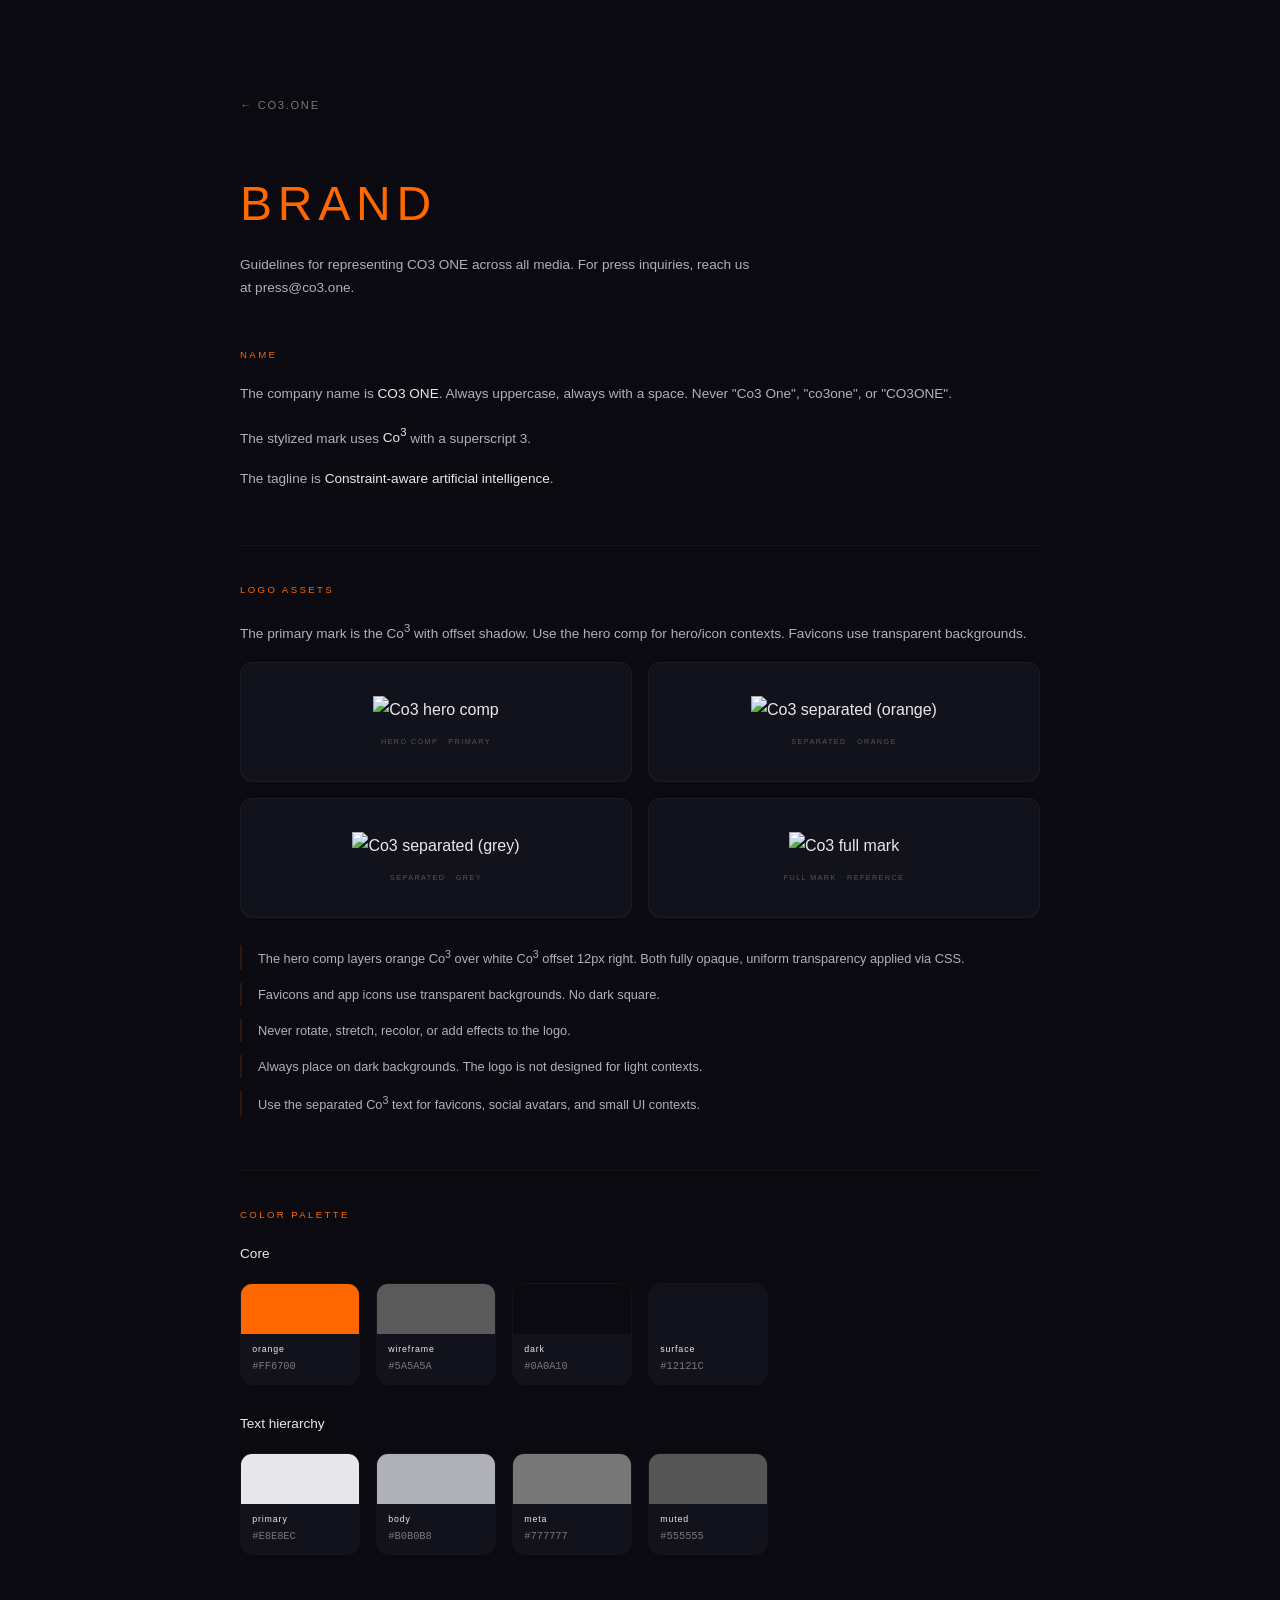
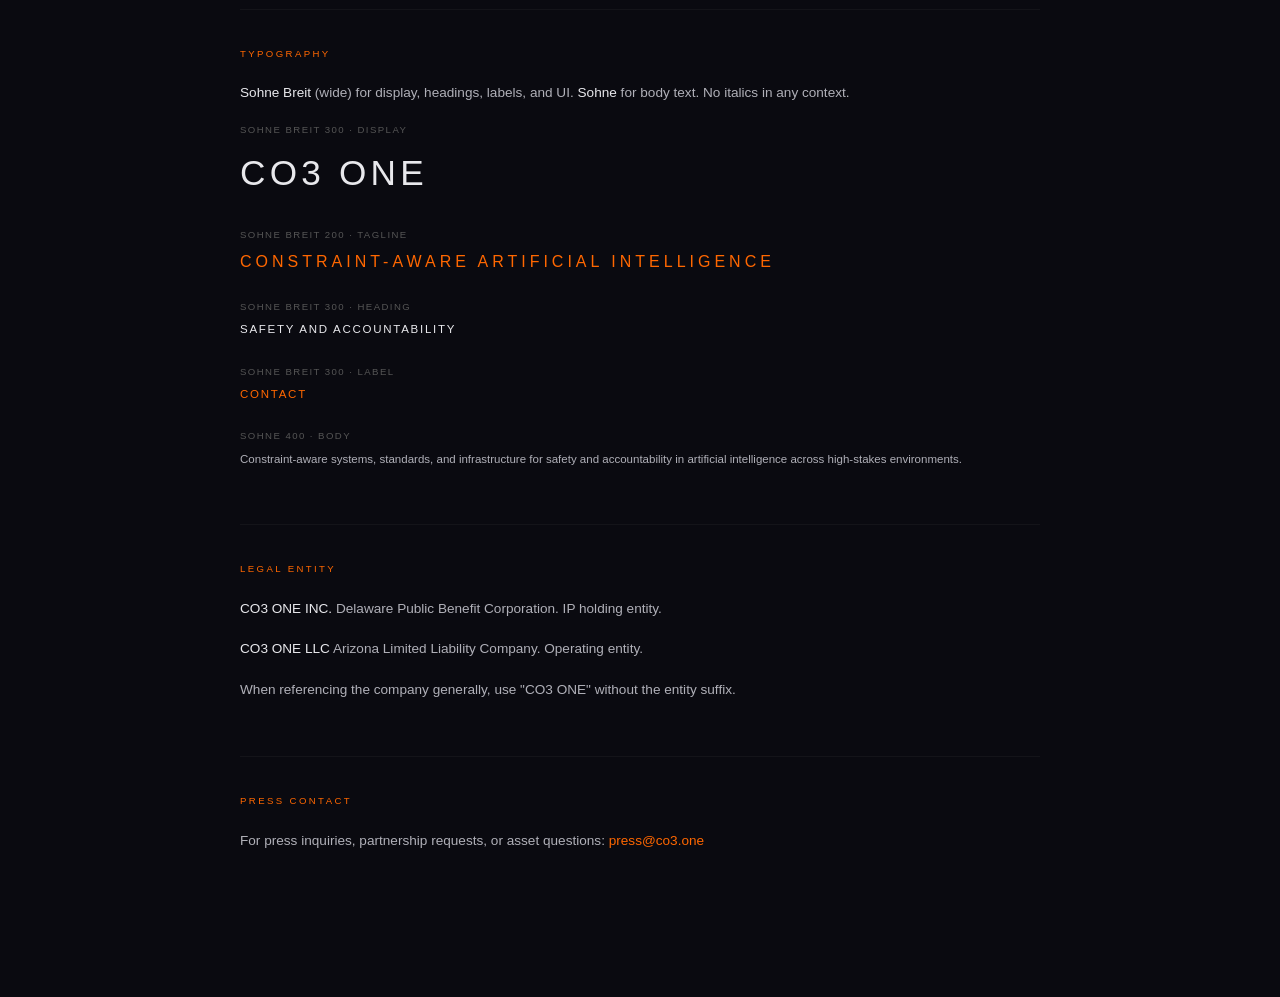
==== brand.html @ c178c39f "Condense site to organization only Remove the miji and Research pages, contact addresses and phone, " ====
<!DOCTYPE html>
<html lang="en">
<head>
  <meta charset="UTF-8">
  <meta name="viewport" content="width=device-width, initial-scale=1.0">
  <title>CO3 ONE Brand</title>
  <meta name="description" content="CO3 ONE brand guidelines, assets, and press resources.">
  <meta name="theme-color" content="#0a0a10">
  <link rel="icon" type="image/x-icon" href="img/favicon.ico">
  <link rel="apple-touch-icon" sizes="180x180" href="img/apple-touch-icon.png">
  <link rel="stylesheet" href="css/style.css">
  <style>
    body{overflow:auto;height:auto;cursor:auto;user-select:text;-webkit-user-select:text}
    .brand-page{position:relative;z-index:10;min-height:100vh;padding:clamp(4rem,10vh,8rem) clamp(1.5rem,5vw,3rem)}
    .brand-inner{max-width:800px;margin:0 auto}
    .brand-back{font-family:var(--fd);font-weight:300;font-size:.7rem;letter-spacing:.15em;text-transform:uppercase;color:var(--t-d);display:inline-block;margin-bottom:3rem}
    .brand-back:hover{color:var(--t)}
    .brand-title{font-family:var(--fd);font-weight:300;font-size:clamp(1.8rem,4vw,3rem);letter-spacing:.12em;text-transform:uppercase;color:var(--o);margin-bottom:.5rem}
    .brand-subtitle{font-size:.85rem;color:var(--t-s);line-height:1.7;margin-bottom:3rem;max-width:520px}
    .brand-section{margin-bottom:clamp(3rem,6vh,5rem)}
    .brand-section-label{font-family:var(--fd);font-weight:300;font-size:.6rem;letter-spacing:.25em;text-transform:uppercase;color:var(--o);margin-bottom:1.2rem}
    .brand-section p{font-size:.85rem;color:var(--t-s);line-height:1.8;margin-bottom:1rem}
    .brand-section strong{color:var(--t);font-weight:400}
    .swatches{display:grid;grid-template-columns:repeat(auto-fill,minmax(120px,1fr));gap:1rem;margin-top:1rem}
    .swatch{border-radius:12px;overflow:hidden;border:1px solid rgba(255,255,255,.04)}
    .swatch-color{height:50px}
    .swatch-info{padding:.5rem .7rem;background:var(--bg-s)}
    .swatch-name{font-family:var(--fd);font-weight:300;font-size:.55rem;letter-spacing:.1em;color:var(--t);text-transform:lowercase}
    .swatch-hex{font-size:.65rem;color:var(--t-d);margin-top:.1rem;font-family:monospace}
    .type-specimen{margin-bottom:1.5rem}
    .type-specimen-label{font-size:.6rem;color:var(--t-m);letter-spacing:.15em;text-transform:uppercase;margin-bottom:.3rem;font-family:var(--fd)}
    .type-display{font-family:var(--fd);color:var(--t)}
    .type-body{font-family:var(--f);color:var(--t)}
    .logo-display{display:grid;grid-template-columns:1fr 1fr;gap:1rem;margin-top:1rem}
    .logo-card{background:var(--bg-s);border-radius:12px;padding:2rem;display:flex;flex-direction:column;align-items:center;justify-content:center;min-height:120px;gap:.8rem;border:1px solid rgba(255,255,255,.04)}
    .logo-card img{max-height:80px;width:auto}
    .logo-card-label{font-family:var(--fd);font-size:.45rem;letter-spacing:.2em;text-transform:uppercase;color:var(--t-m)}
    .brand-rule{font-size:.8rem;color:var(--t-s);line-height:1.8;padding-left:1rem;border-left:2px solid var(--o-dim);margin-bottom:.8rem}
    .brand-divider{width:100%;height:1px;background:rgba(255,255,255,.04);margin:clamp(2rem,4vh,3rem) 0}
    @media(max-width:600px){.logo-display{grid-template-columns:1fr}.swatches{grid-template-columns:1fr 1fr}}
  </style>
</head>
<body>
  <div class="brand-page">
    <div class="brand-inner">

      <a href="/" class="brand-back">&larr; co3.one</a>

      <div class="brand-title">Brand</div>
      <p class="brand-subtitle">Guidelines for representing CO3 ONE across all media. For press inquiries, reach us at press@co3.one.</p>

      <!-- Name -->
      <div class="brand-section">
        <div class="brand-section-label">Name</div>
        <p>The company name is <strong>CO3 ONE</strong>. Always uppercase, always with a space. Never "Co3 One", "co3one", or "CO3ONE".</p>
        <p>The stylized mark uses <strong>Co<sup>3</sup></strong> with a superscript 3.</p>
        <p>The tagline is <strong>Constraint-aware artificial intelligence</strong>.</p>
      </div>

      <div class="brand-divider"></div>

      <!-- Logo -->
      <div class="brand-section">
        <div class="brand-section-label">Logo Assets</div>
        <p>The primary mark is the Co<sup>3</sup> with offset shadow. Use the hero comp for hero/icon contexts. Favicons use transparent backgrounds.</p>
        <div class="logo-display">
          <div class="logo-card">
            <img src="img/co3-hero.png" alt="Co3 hero comp">
            <span class="logo-card-label">Hero Comp · Primary</span>
          </div>
          <div class="logo-card">
            <img src="img/co3-text-only.png" alt="Co3 separated (orange)">
            <span class="logo-card-label">Separated · Orange</span>
          </div>
          <div class="logo-card">
            <img src="img/co3-text-grey.png" alt="Co3 separated (grey)">
            <span class="logo-card-label">Separated · Grey</span>
          </div>
          <div class="logo-card">
            <img src="img/co3-mark-circle.png" alt="Co3 full mark" style="max-height:100px">
            <span class="logo-card-label">Full Mark · Reference</span>
          </div>
        </div>
        <br>
        <div class="brand-rule">The hero comp layers orange Co<sup>3</sup> over white Co<sup>3</sup> offset 12px right. Both fully opaque, uniform transparency applied via CSS.</div>
        <div class="brand-rule">Favicons and app icons use transparent backgrounds. No dark square.</div>
        <div class="brand-rule">Never rotate, stretch, recolor, or add effects to the logo.</div>
        <div class="brand-rule">Always place on dark backgrounds. The logo is not designed for light contexts.</div>
        <div class="brand-rule">Use the separated Co<sup>3</sup> text for favicons, social avatars, and small UI contexts.</div>
      </div>

      <div class="brand-divider"></div>

      <!-- Colors -->
      <div class="brand-section">
        <div class="brand-section-label">Color Palette</div>
        <p><strong>Core</strong></p>
        <div class="swatches">
          <div class="swatch"><div class="swatch-color" style="background:#ff6700"></div><div class="swatch-info"><div class="swatch-name">orange</div><div class="swatch-hex">#FF6700</div></div></div>
          <div class="swatch"><div class="swatch-color" style="background:#5a5a5a"></div><div class="swatch-info"><div class="swatch-name">wireframe</div><div class="swatch-hex">#5A5A5A</div></div></div>
          <div class="swatch"><div class="swatch-color" style="background:#0a0a10"></div><div class="swatch-info"><div class="swatch-name">dark</div><div class="swatch-hex">#0A0A10</div></div></div>
          <div class="swatch"><div class="swatch-color" style="background:#12121c"></div><div class="swatch-info"><div class="swatch-name">surface</div><div class="swatch-hex">#12121C</div></div></div>
        </div>
        <br>
        <p><strong>Text hierarchy</strong></p>
        <div class="swatches">
          <div class="swatch"><div class="swatch-color" style="background:#e8e8ec"></div><div class="swatch-info"><div class="swatch-name">primary</div><div class="swatch-hex">#E8E8EC</div></div></div>
          <div class="swatch"><div class="swatch-color" style="background:#b0b0b8"></div><div class="swatch-info"><div class="swatch-name">body</div><div class="swatch-hex">#B0B0B8</div></div></div>
          <div class="swatch"><div class="swatch-color" style="background:#777"></div><div class="swatch-info"><div class="swatch-name">meta</div><div class="swatch-hex">#777777</div></div></div>
          <div class="swatch"><div class="swatch-color" style="background:#555"></div><div class="swatch-info"><div class="swatch-name">muted</div><div class="swatch-hex">#555555</div></div></div>
        </div>
      </div>

      <div class="brand-divider"></div>

      <!-- Typography -->
      <div class="brand-section">
        <div class="brand-section-label">Typography</div>
        <p><strong>Sohne Breit</strong> (wide) for display, headings, labels, and UI. <strong>Sohne</strong> for body text. No italics in any context.</p>
        <div class="type-specimen">
          <div class="type-specimen-label">Sohne Breit 300 · Display</div>
          <div class="type-display" style="font-weight:300;font-size:clamp(1.5rem,3vw,2.2rem);letter-spacing:.12em;text-transform:uppercase">CO3 ONE</div>
        </div>
        <div class="type-specimen">
          <div class="type-specimen-label">Sohne Breit 200 · Tagline</div>
          <div class="type-display" style="font-weight:200;font-size:clamp(.85rem,1.5vw,1rem);letter-spacing:.25em;text-transform:uppercase;color:var(--o)">Constraint-aware artificial intelligence</div>
        </div>
        <div class="type-specimen">
          <div class="type-specimen-label">Sohne Breit 300 · Heading</div>
          <div class="type-display" style="font-weight:300;font-size:.72rem;letter-spacing:.15em;text-transform:uppercase">Safety and Accountability</div>
        </div>
        <div class="type-specimen">
          <div class="type-specimen-label">Sohne Breit 300 · Label</div>
          <div class="type-display" style="font-weight:300;font-size:.72rem;letter-spacing:.15em;text-transform:uppercase;color:var(--o)">Contact</div>
        </div>
        <div class="type-specimen">
          <div class="type-specimen-label">Sohne 400 · Body</div>
          <div class="type-body" style="font-size:.72rem;color:var(--t-s);line-height:1.8">Constraint-aware systems, standards, and infrastructure for safety and accountability in artificial intelligence across high-stakes environments.</div>
        </div>
      </div>

      <div class="brand-divider"></div>

      <!-- Entity -->
      <div class="brand-section">
        <div class="brand-section-label">Legal Entity</div>
        <p><strong>CO3 ONE INC.</strong> Delaware Public Benefit Corporation. IP holding entity.</p>
        <p><strong>CO3 ONE LLC</strong> Arizona Limited Liability Company. Operating entity.</p>
        <p>When referencing the company generally, use "CO3 ONE" without the entity suffix.</p>
      </div>

      <div class="brand-divider"></div>

      <!-- Contact -->
      <div class="brand-section">
        <div class="brand-section-label">Press Contact</div>
        <p>For press inquiries, partnership requests, or asset questions: <a href="mailto:press@co3.one">press@co3.one</a></p>
      </div>

    </div>
  </div>
</body>
</html>
---- css/style.css ----
/* ═══════════════════════════════════════════════════════════════════════
   CO3 ONE v8 — WORMHOLE
   Cinematic grain + readable type + visible form
   ═══════════════════════════════════════════════════════════════════════ */

@font-face{font-family:'Sohne';src:url('../fonts/sohne-buch.woff2') format('woff2');font-weight:400;font-style:normal;font-display:swap}
@font-face{font-family:'SB';src:url('../fonts/sohne-breit-200.woff2') format('woff2');font-weight:200;font-style:normal;font-display:swap}
@font-face{font-family:'SB';src:url('../fonts/sohne-breit-300.woff2') format('woff2');font-weight:300;font-style:normal;font-display:swap}
@font-face{font-family:'SB';src:url('../fonts/sohne-breit-400.woff2') format('woff2');font-weight:400;font-style:normal;font-display:swap}
@font-face{font-family:'SB';src:url('../fonts/sohne-breit-500.woff2') format('woff2');font-weight:500;font-style:normal;font-display:swap}
@font-face{font-family:'SB';src:url('../fonts/sohne-breit-600.woff2') format('woff2');font-weight:600;font-style:normal;font-display:swap}
@font-face{font-family:'SB';src:url('../fonts/sohne-breit-700.woff2') format('woff2');font-weight:700;font-style:normal;font-display:swap}
@font-face{font-family:'SB';src:url('../fonts/sohne-breit-800.woff2') format('woff2');font-weight:800;font-style:normal;font-display:swap}

:root{
  --bg:#0a0a10;--bg-s:#12121c;--bg-e:#1a1a28;
  --o:#ff6700;--o-dim:rgba(255,103,0,.15);
  --t:#e8e8ec;--t-s:#b0b0b8;--t-d:#777;--t-m:#555;
  --f:'Sohne',-apple-system,BlinkMacSystemFont,sans-serif;
  --fd:'SB','Sohne',sans-serif;
}

*,*::before,*::after{margin:0;padding:0;box-sizing:border-box}
html{font-size:16px;-webkit-text-size-adjust:100%}
body{
  background:var(--bg);color:var(--t);font-family:var(--fd);font-weight:300;
  line-height:1.7;-webkit-font-smoothing:antialiased;
  overflow:hidden;height:100vh;width:100vw;font-style:normal;touch-action:manipulation;
  user-select:none;-webkit-user-select:none;cursor:default;
}
a{color:var(--o);text-decoration:none;transition:opacity .3s;cursor:pointer}
a:hover{opacity:.75}
::selection{background:transparent}
em,i{font-style:normal}
input,textarea,select,button{user-select:text;-webkit-user-select:text}

/* ── Scene ── */
#scene-container{position:fixed;top:0;left:0;width:100%;height:100%;z-index:0}
#scene-container canvas{display:block}

/* ═══════════ CRT noise — Pip-Boy phosphor screen ═══════════ */
.ov-vignette{
  position:fixed;inset:0;pointer-events:none;z-index:1;
  background:radial-gradient(ellipse at center,transparent 35%,rgba(10,10,16,.88)100%);
}
/* Fine phosphor noise — high frequency, very subtle, electronic */
.ov-noise{
  position:fixed;top:-50%;left:-50%;width:200%;height:200%;
  pointer-events:none;z-index:9999;opacity:.03;
  background-image:url("data:image/svg+xml,%3Csvg viewBox='0 0 512 512' xmlns='http://www.w3.org/2000/svg'%3E%3Cfilter id='n'%3E%3CfeTurbulence type='fractalNoise' baseFrequency='1.2' numOctaves='3' stitchTiles='stitch'/%3E%3C/filter%3E%3Crect width='100%25' height='100%25' filter='url(%23n)'/%3E%3C/svg%3E");
  animation:noise .15s steps(4) infinite;
}
@keyframes noise{
  0%{transform:translate(0,0)}
  25%{transform:translate(-1.5%,.8%)}
  50%{transform:translate(.7%,-1.2%)}
  75%{transform:translate(-0.5%,0.5%)}
}
/* CRT scanlines — faint horizontal lines */
.ov-scanlines{
  position:fixed;inset:0;pointer-events:none;z-index:9999;
  background:repeating-linear-gradient(
    0deg,
    transparent,
    transparent 2px,
    rgba(0,0,0,.02) 2px,
    rgba(0,0,0,.02) 4px
  );
}

/* ═══════════ Logo (HTML overlay, fades on navigate) ═══════════ */
.hero-logo{
  position:fixed;z-index:15;
  top:50%;left:50%;transform:translate(-50%,-55%);
  width:clamp(120px,20vmin,220px);
  pointer-events:none;
  opacity:0;
  transition:opacity 1.2s cubic-bezier(.16,1,.3,1);
}
.hero-logo.visible{opacity:.8}
.hero-logo img{
  width:100%;height:auto;
  filter:drop-shadow(0 4px 24px rgba(0,0,0,.5)) drop-shadow(0 0 40px rgba(8,8,14,.6));
}

/* ═══════════ Tagline (centered, home only) ═══════════ */
.tagline{
  position:fixed;z-index:15;pointer-events:none;white-space:nowrap;
  top:calc(50% + clamp(65px,11vmin,110px));left:50%;transform:translateX(-50%);
  font-family:var(--fd);font-weight:300;text-transform:uppercase;
  letter-spacing:.18em;color:var(--t);
  font-size:clamp(.6rem,1.4vw,.9rem);
  text-shadow:0 1px 8px rgba(0,0,0,.6),0 0 20px rgba(8,8,14,.8);
  opacity:0;transition:opacity 1s cubic-bezier(.16,1,.3,1);
}
.tagline.visible{opacity:.75}

/* ═══════════ Navigation ═══════════ */
nav{
  position:fixed;z-index:100;bottom:clamp(1.5rem,4vh,3rem);left:50%;transform:translateX(-50%);
  display:flex;gap:clamp(1.5rem,4vw,3rem);
  background:rgba(8,8,14,.4);
  padding:.5rem clamp(1rem,2.5vw,2rem);
  border:1px solid rgba(255,255,255,.05);
  border-radius:10px;
  -webkit-backdrop-filter:blur(20px);
  backdrop-filter:blur(20px);
  overflow:hidden;
}
nav::before{
  content:'';position:absolute;inset:0;border-radius:inherit;pointer-events:none;
  background:linear-gradient(135deg,rgba(255,255,255,.04) 0%,transparent 50%,rgba(255,255,255,.01) 100%);
}
nav a{
  font-family:var(--fd);font-weight:300;
  font-size:.82rem;letter-spacing:.15em;text-transform:uppercase;
  color:var(--t-m);transition:color .4s;padding:.5rem 0;position:relative;
}
nav a::after{
  content:'';position:absolute;bottom:0;left:50%;width:0;height:1px;background:var(--o);
  transition:width .5s cubic-bezier(.16,1,.3,1),left .5s cubic-bezier(.16,1,.3,1);
}
nav a:hover{color:var(--t-s);opacity:1}
nav a.active{color:var(--t)}
nav a.active::after{width:100%;left:0}

/* ═══════════ Pages ═══════════ */
.page{
  position:fixed;inset:0;z-index:10;
  display:flex;align-items:center;justify-content:center;
  pointer-events:none;opacity:0;
  transition:opacity .3s ease;  /* out — disappear quickly */
}
.page.active{
  opacity:1;pointer-events:auto;
  transition:opacity .8s ease .3s;  /* in with slight delay */
}
.page-inner{
  max-width:600px;padding:clamp(1.5rem,4vw,2.5rem);
  background:rgba(8,8,14,.45);
  border:1px solid rgba(255,255,255,.06);
  border-radius:12px;
  -webkit-backdrop-filter:blur(20px);
  backdrop-filter:blur(20px);
  position:relative;
}
/* Glass sheen — diagonal light reflection */
.page-inner::before{
  content:'';position:absolute;inset:0;border-radius:inherit;pointer-events:none;
  background:linear-gradient(135deg,rgba(255,255,255,.045) 0%,transparent 40%,transparent 60%,rgba(255,255,255,.015) 100%);
}

/* Content reveal — all elements fade together */
.rv{opacity:0;transition:opacity .8s ease}
.page.active .rv{opacity:1;transition-delay:.5s}
/* Contact page: stagger the two panels */

/* ═══════════ Contact ═══════════ */
.c-duo{
  display:flex;flex-direction:column;gap:.6rem;
  max-width:520px;width:100%;padding:0 clamp(1rem,3vw,2rem) 5rem;
  max-height:calc(100vh - 8rem);overflow-y:auto;
  -webkit-overflow-scrolling:touch;
  scrollbar-width:none;
}
.c-duo::-webkit-scrollbar{display:none}
#contact{align-items:center}
#contact .page-inner{text-align:left;max-width:none;width:auto}
.c-duo .rv:nth-child(2){transition-delay:.7s}
.c-heading{
  font-family:var(--fd);font-weight:300;font-size:.82rem;
  letter-spacing:.15em;text-transform:uppercase;color:var(--t);
  margin-bottom:clamp(1rem,2.5vh,1.5rem);
}
.c-form{display:flex;flex-direction:column;gap:0}
.c-field{position:relative;margin-bottom:1.2rem}
.c-field input,.c-field textarea,.c-field select{
  width:100%;
  background:rgba(255,255,255,.025);
  border:1px solid rgba(255,255,255,.1);
  color:var(--t);font-family:var(--fd);font-size:.82rem;
  padding:.6rem .8rem;outline:none;border-radius:8px;
  -webkit-appearance:none;appearance:none;
  transition:border-color .4s,background .4s;
}
.c-field input:focus,.c-field textarea:focus,.c-field select:focus{
  border-color:rgba(255,103,0,.4);background:rgba(255,255,255,.04);
}
.c-field input::placeholder,.c-field textarea::placeholder{color:var(--t-m)}
.c-field label{
  display:block;font-family:var(--fd);font-weight:300;font-size:.82rem;
  letter-spacing:.15em;text-transform:uppercase;color:var(--t-d);
  margin-bottom:.4rem;
}
.c-field textarea{resize:none;min-height:70px;line-height:1.6}
.c-field select{cursor:pointer;color:var(--t-d)}
.c-field select.has-value{color:var(--t)}
.c-field select option{background:var(--bg-s);color:var(--t)}
.c-submit{margin-top:.3rem}
.c-submit button{
  font-family:var(--fd);font-weight:300;font-size:.82rem;
  letter-spacing:.2em;text-transform:uppercase;
  background:rgba(255,103,0,.06);border:1px solid rgba(255,103,0,.25);
  color:var(--o);padding:.65rem 2rem;cursor:pointer;border-radius:8px;
  transition:all .3s;
}
.c-submit button:hover{background:rgba(255,103,0,.12);border-color:var(--o)}

.c-socials{display:flex;gap:1rem;margin-top:.8rem;align-items:center;justify-content:center}
.c-socials a{color:var(--t-d);display:flex;transition:color .3s}
.c-socials a:hover{color:var(--t-s);opacity:1}

/* ═══════════ Footer ═══════════ */
.footer{
  position:fixed;bottom:clamp(1.2rem,3vh,2rem);right:clamp(1.2rem,3vw,2.5rem);
  z-index:100;text-align:right;font-size:.5rem;letter-spacing:.08em;
  color:var(--t-m);line-height:1.7;opacity:.5;
}
.footer a{color:var(--t-m)}.footer a:hover{color:var(--t-d)}

.transition-flash{
  position:fixed;inset:0;z-index:50;background:var(--bg);
  opacity:0;pointer-events:none;
  transition:opacity .15s ease;
}
.transition-flash.active{opacity:.5}

/* ═══════════ Responsive ═══════════ */

/* Tablet */
@media(max-width:768px){
  nav{bottom:1rem;gap:1rem;padding:.45rem 1rem}
  nav a{padding:.6rem .2rem;min-height:44px;display:flex;align-items:center}
  .page-inner{
    max-width:90vw;padding:clamp(1.2rem,4vw,2rem);
    max-height:70vh;overflow-y:auto;
    -webkit-overflow-scrolling:touch;
  }
  .c-duo{grid-template-columns:1fr}
  .footer{display:none}
  .hero-logo{width:clamp(160px,30vmin,260px)}
  .c-duo{padding:0 1rem 5rem}
}

/* Phone */
@media(max-width:480px){
  /* Universal mobile size */
  nav a{font-size:.58rem;letter-spacing:.1em}
  nav{gap:.6rem;padding:.4rem .8rem}
  .tagline{font-size:.5rem;letter-spacing:.1em}
  .page-inner{padding:.8rem;border-radius:8px}
  /* Contact compact */
  .c-duo{padding:0 1rem 5rem;gap:.4rem}
  #contact .page-inner{padding:.8rem}
  .c-heading{font-size:.58rem;margin-bottom:.35rem}
  .c-field{margin-bottom:.4rem}
  .c-field label{display:none}
  .c-field input,.c-field textarea,.c-field select{font-size:16px;padding:.4rem .55rem;border-radius:6px}
  .c-field textarea{min-height:32px}
  .c-submit{margin-top:.1rem}
  .c-submit button{padding:.4rem 1.2rem;font-size:.58rem;border-radius:6px}
  .c-socials{gap:.6rem;margin-top:.4rem}
  .c-socials svg{width:15px;height:15px}
  .hero-logo{width:clamp(100px,22vmin,160px)}
}

/* Short screens (landscape phones) */
@media(max-height:600px){
  .hero-logo{width:140px;transform:translate(-50%,-60%)}
  .tagline{top:calc(50% + 70px);font-size:.55rem}
  .page-inner{max-height:55vh;padding:1rem}
  nav{bottom:.8rem}
}

/* Safe area insets for notched devices */
@supports(padding: max(0px)){
  nav{padding-bottom:max(.5rem,env(safe-area-inset-bottom))}
  .page-inner{padding-bottom:max(1rem,env(safe-area-inset-bottom))}
}
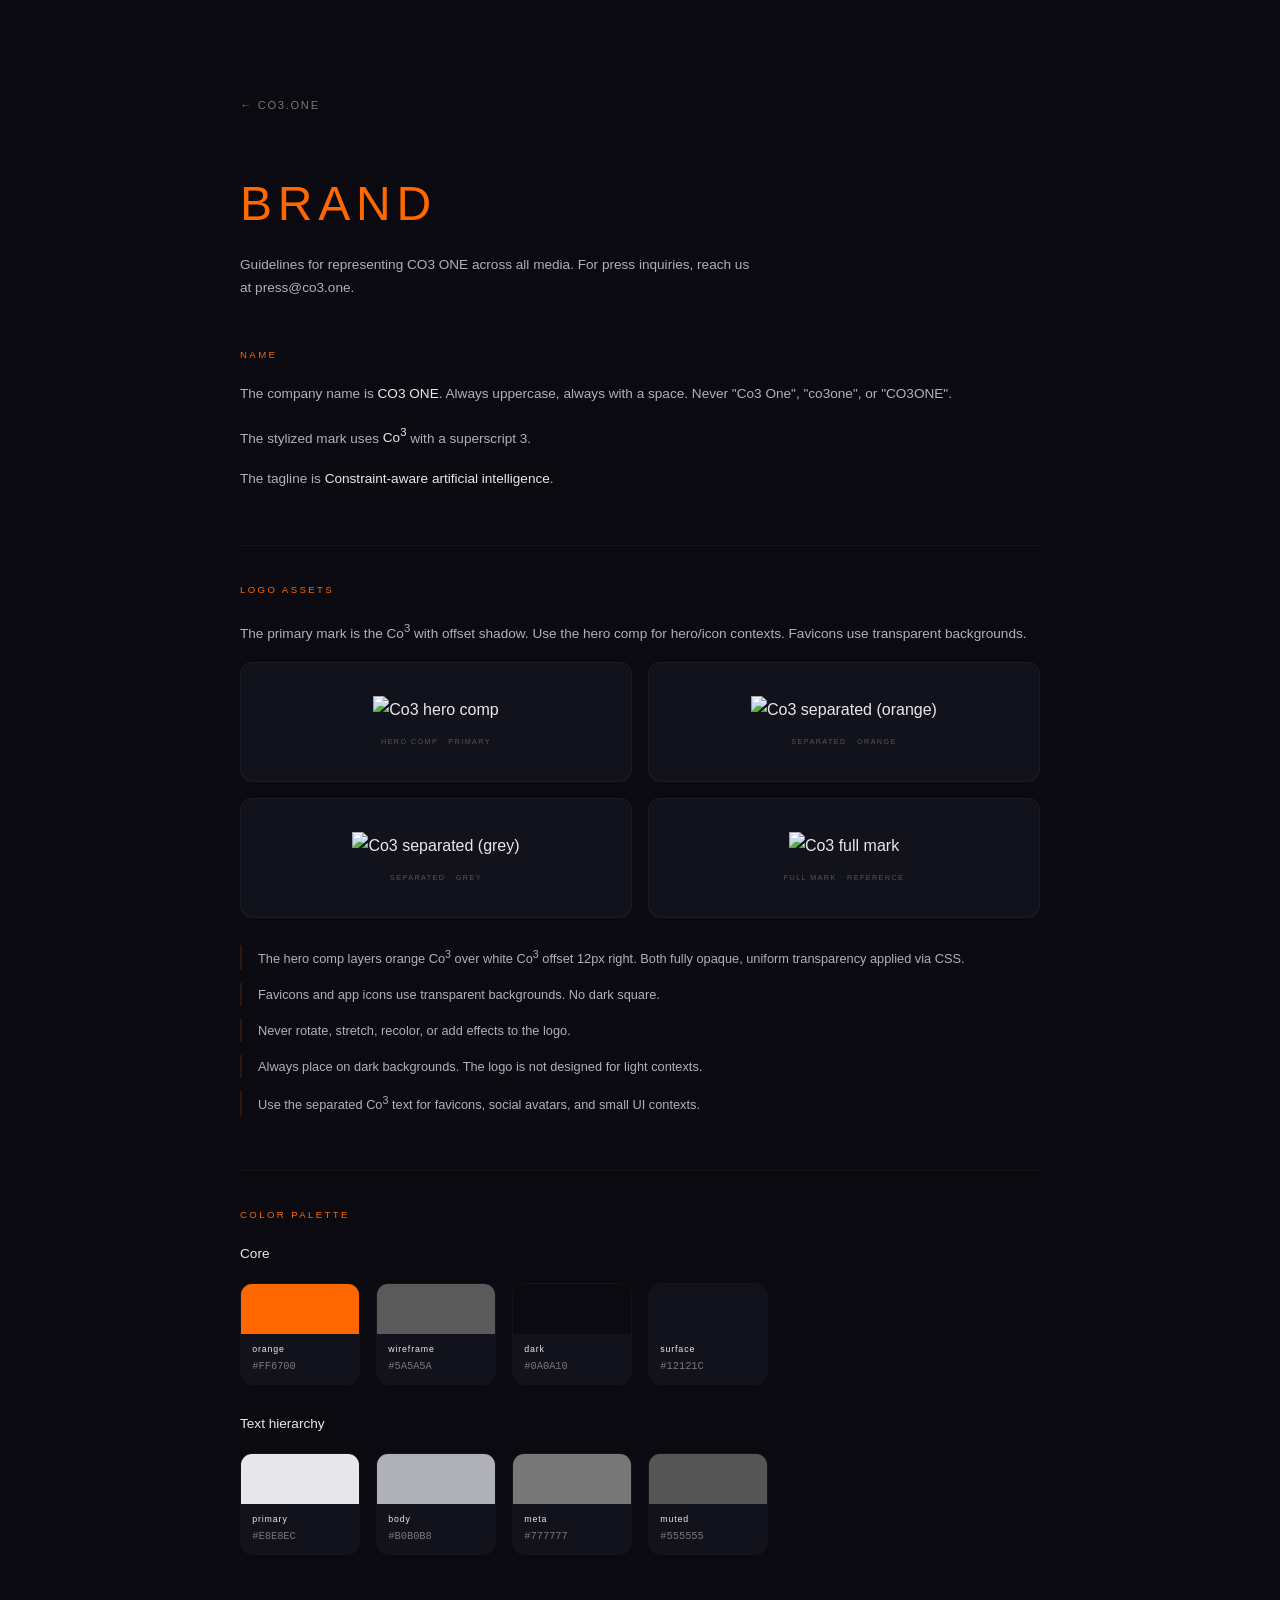
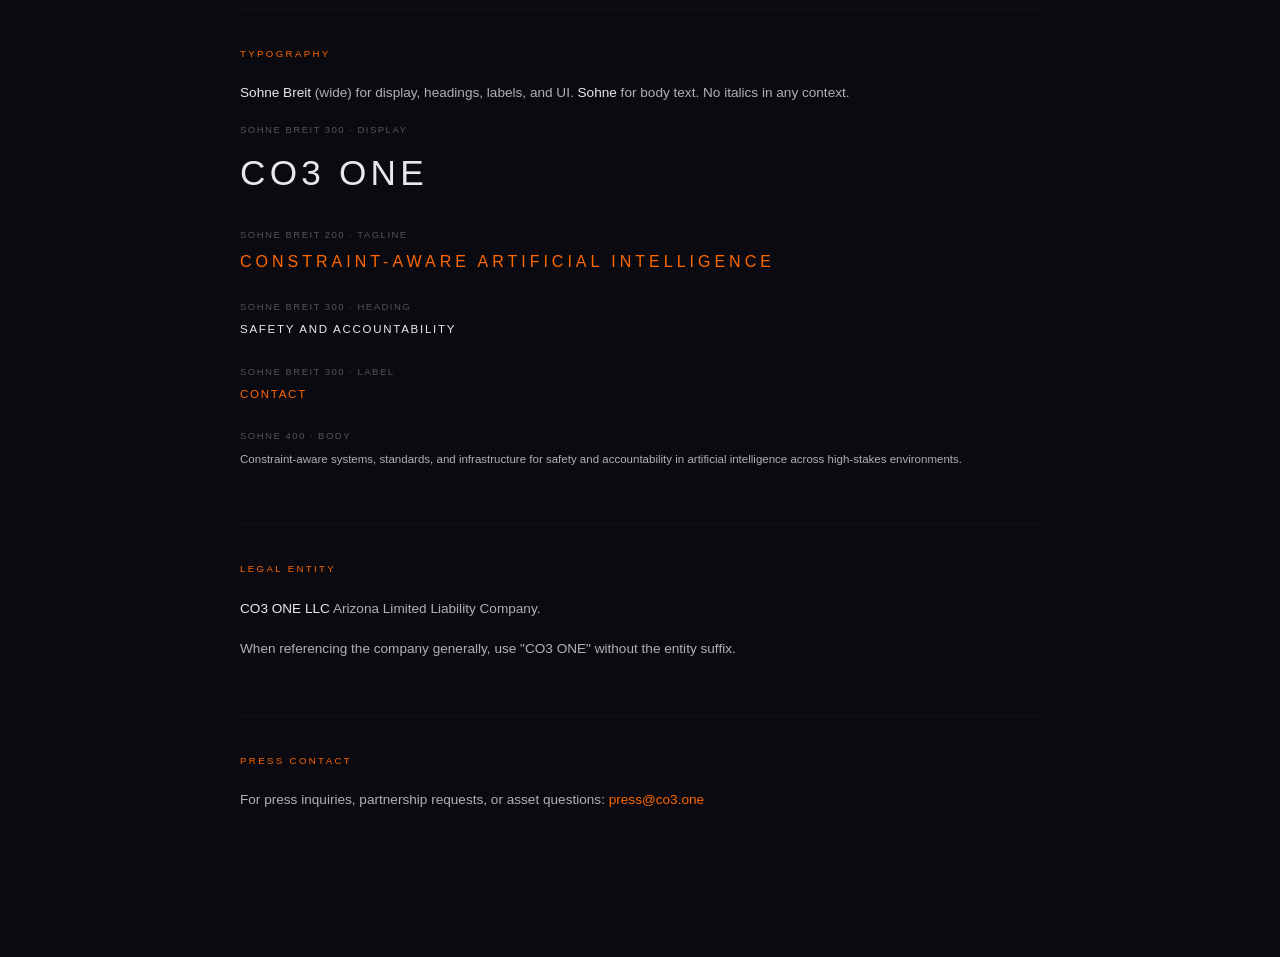
==== commit 2a341c9a: "Remove INC, PBC, and entity role tags from brand and security pages" ====
--- a/brand.html
+++ b/brand.html
@@ -144,8 +144,7 @@
       <!-- Entity -->
       <div class="brand-section">
         <div class="brand-section-label">Legal Entity</div>
-        <p><strong>CO3 ONE INC.</strong> Delaware Public Benefit Corporation. IP holding entity.</p>
-        <p><strong>CO3 ONE LLC</strong> Arizona Limited Liability Company. Operating entity.</p>
+        <p><strong>CO3 ONE LLC</strong> Arizona Limited Liability Company.</p>
         <p>When referencing the company generally, use "CO3 ONE" without the entity suffix.</p>
       </div>
 
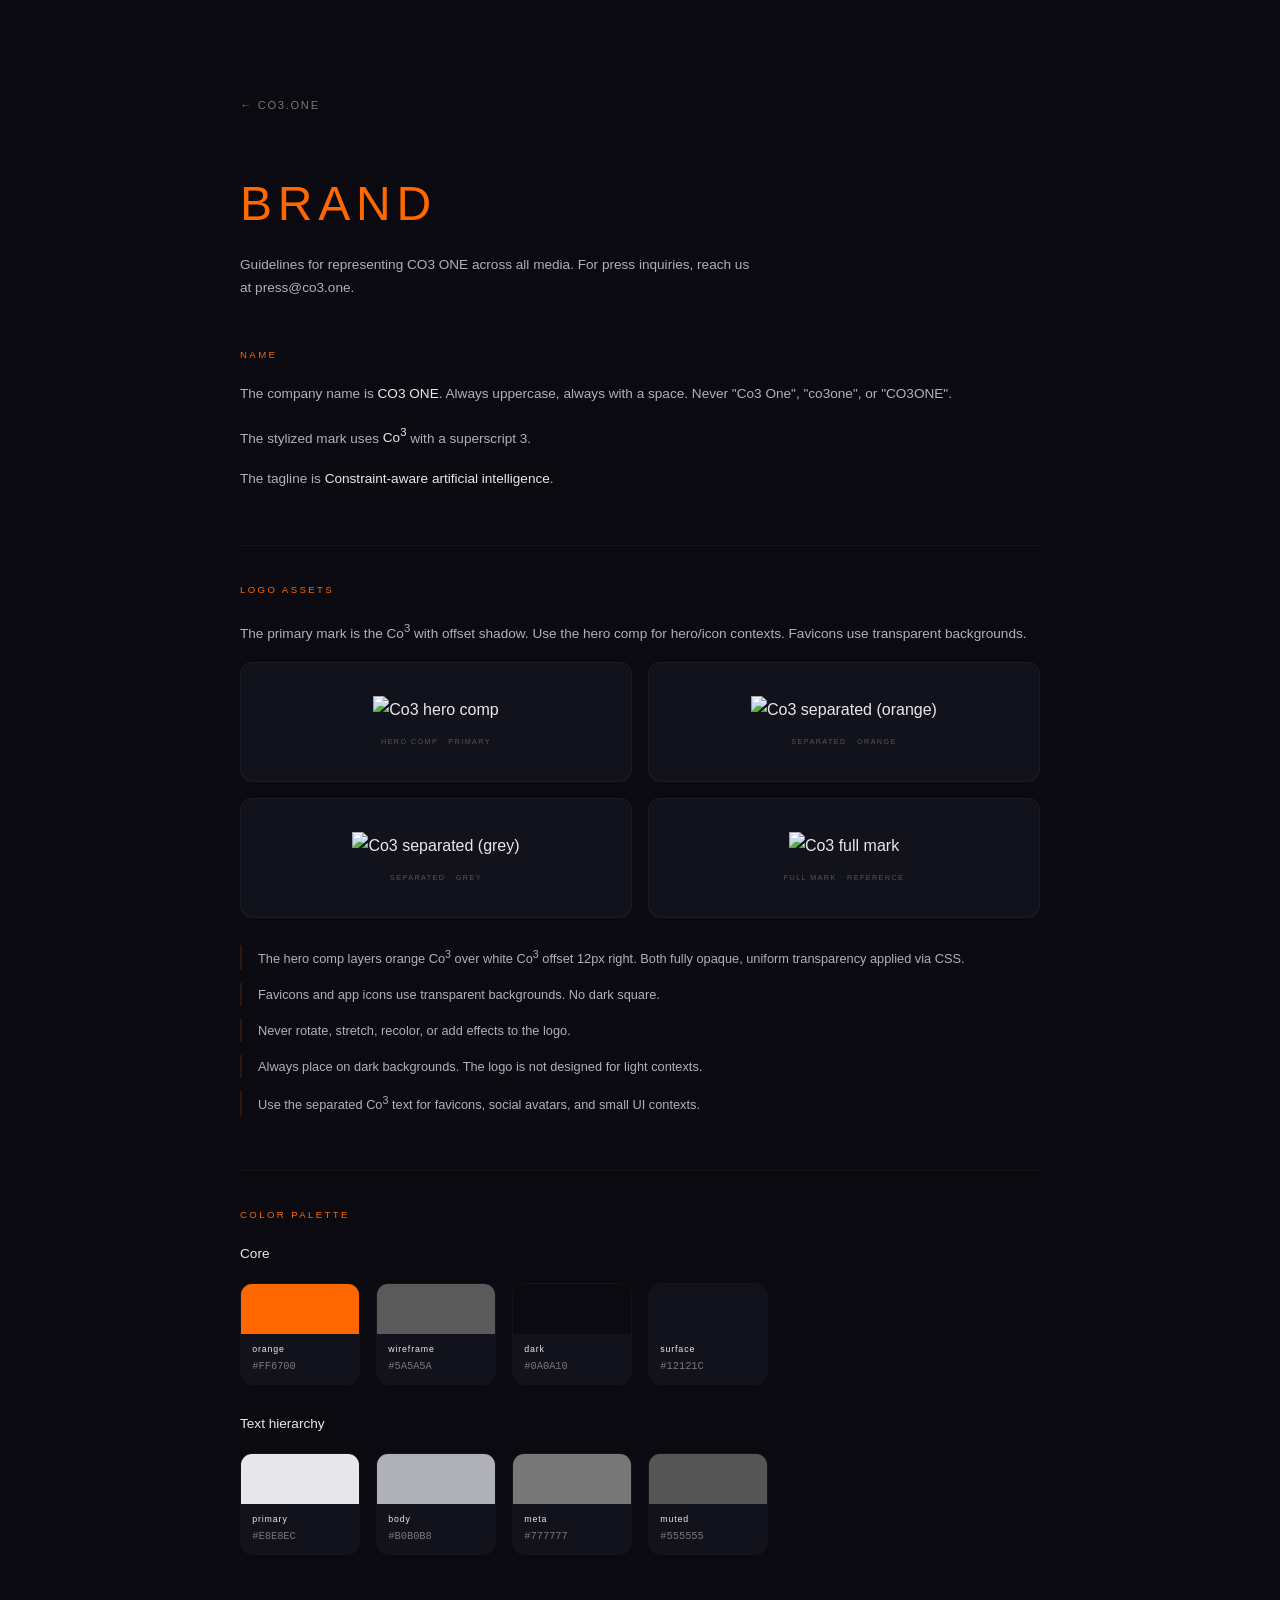
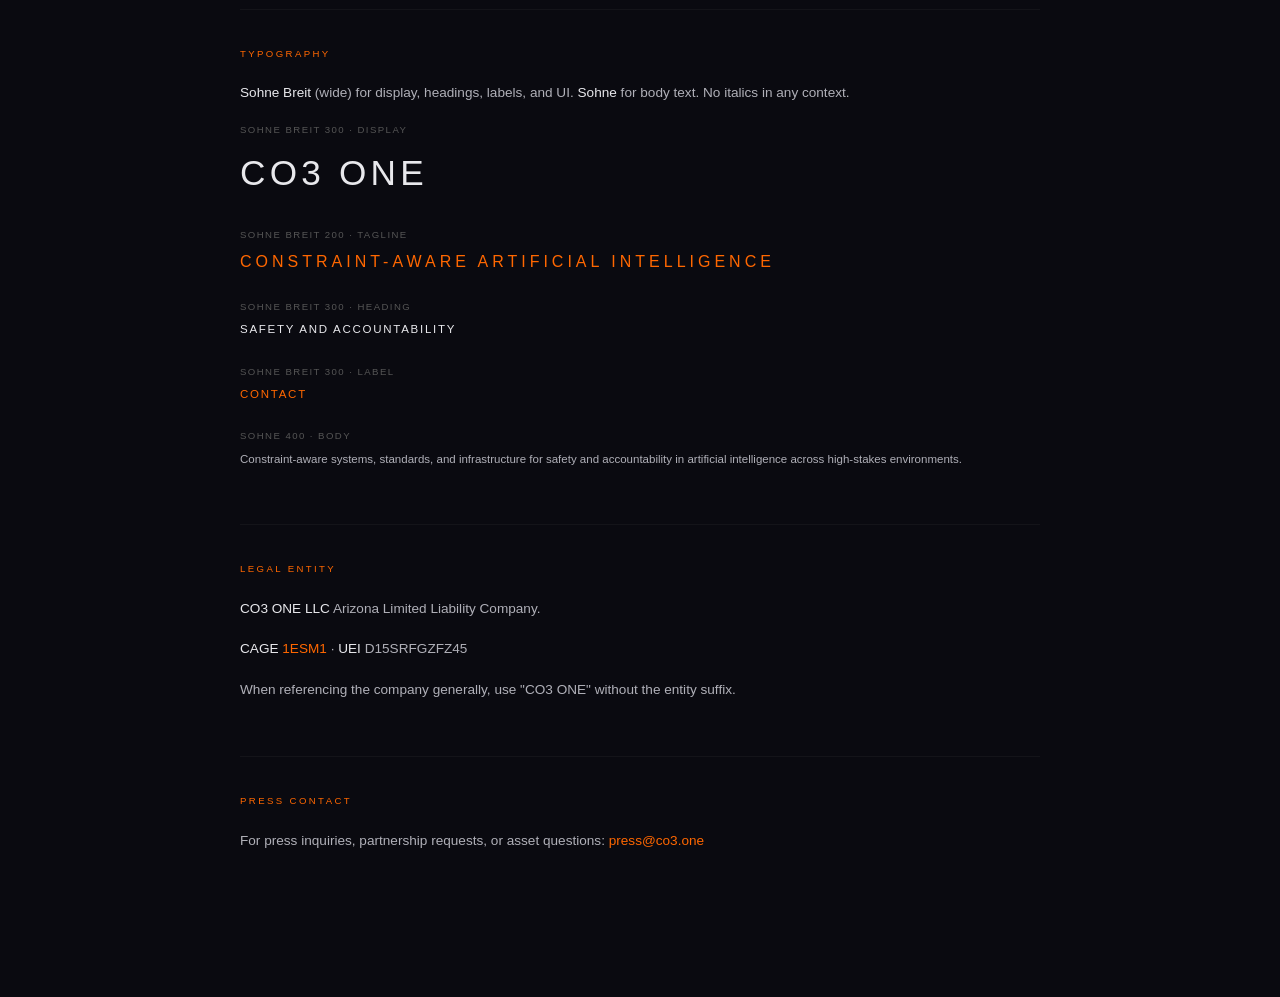
==== commit 5800c6d1: "Link CAGE record in footer and brand page" ====
--- a/brand.html
+++ b/brand.html
@@ -145,6 +145,7 @@
       <div class="brand-section">
         <div class="brand-section-label">Legal Entity</div>
         <p><strong>CO3 ONE LLC</strong> Arizona Limited Liability Company.</p>
+        <p><strong>CAGE</strong> <a href="https://cage.dla.mil/Search/Details?id=22528202" target="_blank" rel="noopener">1ESM1</a> &middot; <strong>UEI</strong> D15SRFGZFZ45</p>
         <p>When referencing the company generally, use "CO3 ONE" without the entity suffix.</p>
       </div>
 
